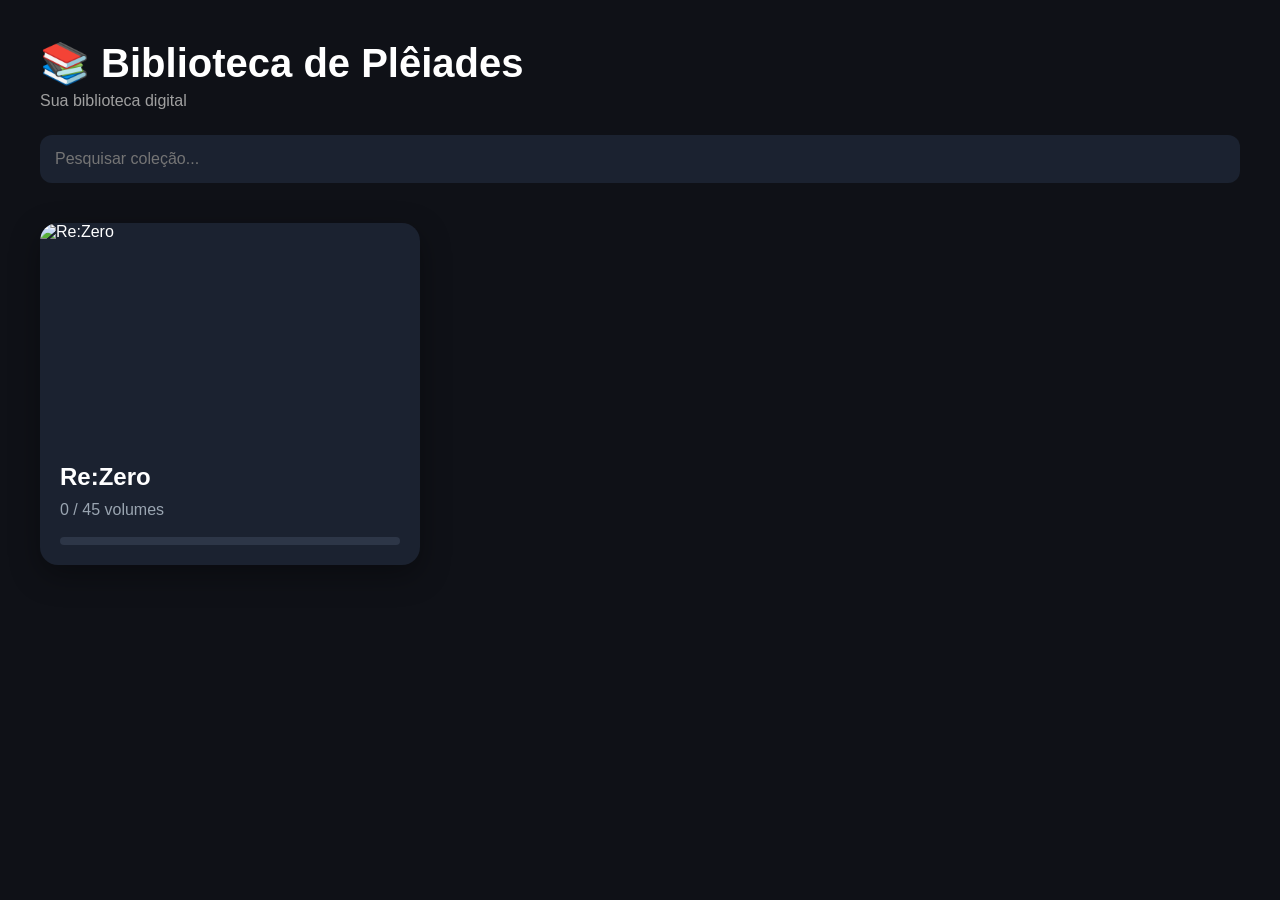
==== index.html @ 2b3c46f3 "Pleiades" ====
<!DOCTYPE html>
<html lang="pt-BR">
<head>
    <meta charset="UTF-8">
    <meta name="viewport" content="width=device-width, initial-scale=1.0">
    <title>Biblioteca de Plêiades</title>

    <link rel="stylesheet" href="css/style.css">
</head>
<body>

    <header class="header">
        <h1>📚 Biblioteca de Plêiades</h1>
        <p>Sua biblioteca digital</p>
        
        <input
            type="text"
            id="search"
            placeholder="Pesquisar coleção..."
        >
    </header>

    <main id="collections" class="collections"></main>


    <script src="js/app.js"></script>
    <script src="js/api.js"></script>
    <script src="js/storage.js"></script>
    <script src="js/collection.js"></script>
    

</body>
</html>
---- css/style.css ----
*{
    margin:0;
    padding:0;
    box-sizing:border-box;
}

body{

    background:#0f1117;
    color:white;
    font-family:Segoe UI,sans-serif;

    min-height:100vh;

    padding:40px;
}

.header{

    max-width:1300px;
    margin:auto;

}

.header h1{

    font-size:40px;
}

.header p{

    color:#a0a0a0;
    margin-top:5px;
}

#search{

    width:100%;
    margin-top:25px;

    padding:15px;

    background:#1b2230;

    border:none;

    border-radius:12px;

    color:white;

    font-size:16px;
}

.collections{

    margin:auto;

    max-width:1300px;

    margin-top:40px;

    display:grid;

    grid-template-columns:repeat(auto-fill,minmax(280px,1fr));

    gap:25px;

}

.collections{

    display:grid;

    grid-template-columns:repeat(auto-fill,minmax(320px,1fr));

    gap:30px;

    margin-top:40px;

}

.collection-card{

    overflow:hidden;

    border-radius:18px;

    background:#1b2230;

    cursor:pointer;

    transition:.25s;

    box-shadow:0 10px 30px rgba(0,0,0,.35);

}

.collection-card:hover{

    transform:translateY(-8px) scale(1.02);

}

.collection-banner{

    width:100%;

    height:220px;

    object-fit:cover;

    display:block;

}

.collection-info{

    padding:20px;

}

.collection-info h2{

    margin-bottom:10px;

}

.collection-info span{

    color:#9aa5b1;

}

.progress{

    margin-top:18px;

    height:8px;

    background:#2d3647;

    border-radius:20px;

    overflow:hidden;

}

.progress-fill{

    width:0%;

    height:100%;

    background:#5E81F4;

}

.hero{

    position:relative;

    height:380px;

    border-radius:25px;

    overflow:hidden;

}
.hero img{

    width:100%;

    height:100%;

    object-fit:cover;

}
.overlay{

    position:absolute;

    inset:0;

    background:linear-gradient(

        to top,

        rgba(15,17,23,1),

        rgba(15,17,23,.15)

    );

    display:flex;

    justify-content:flex-end;

    flex-direction:column;

    padding:45px;

}
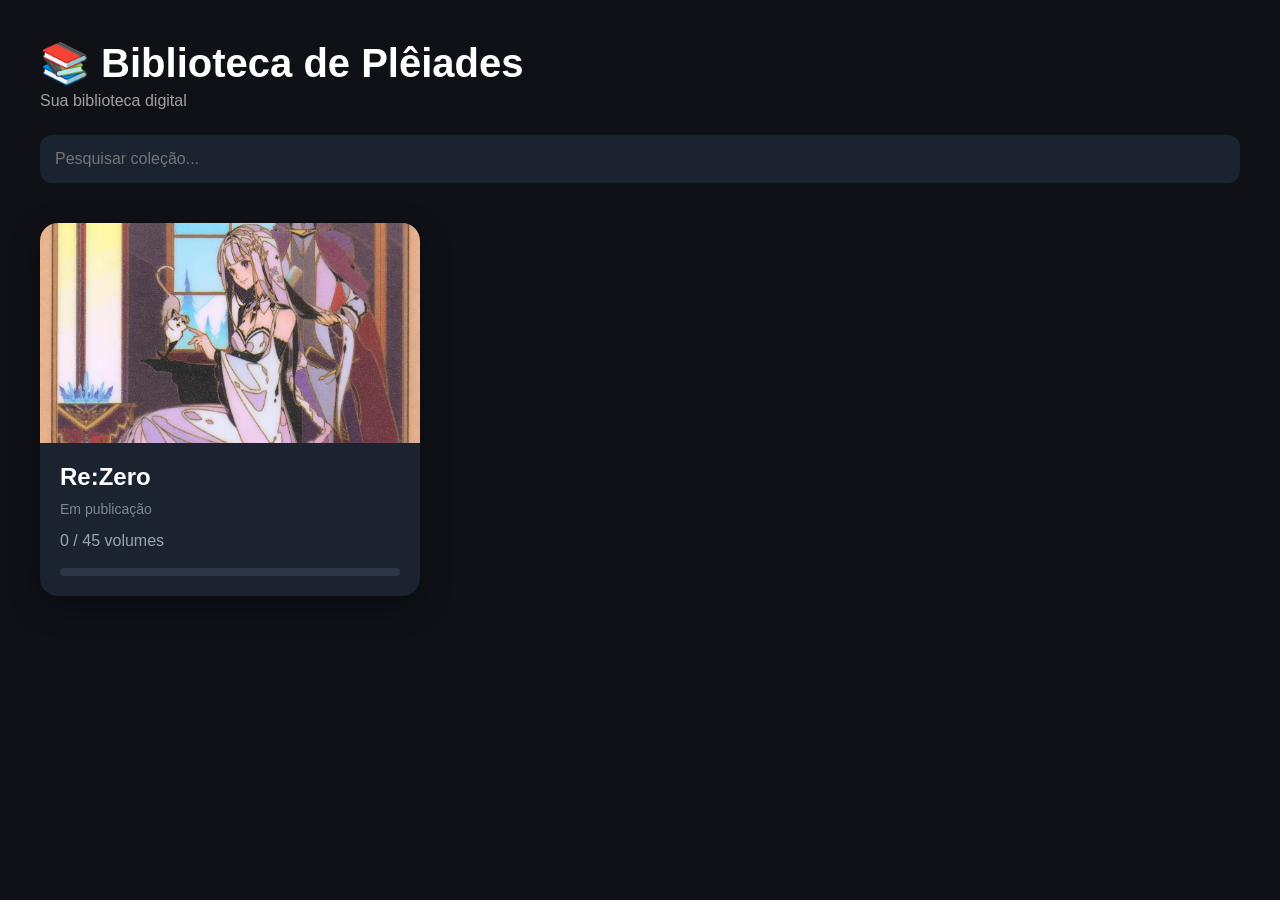
==== commit 6cb5ef78: "Pleiades" ====
--- a/index.html
+++ b/index.html
@@ -12,7 +12,7 @@
     <header class="header">
         <h1>📚 Biblioteca de Plêiades</h1>
         <p>Sua biblioteca digital</p>
-        
+
         <input
             type="text"
             id="search"
@@ -22,12 +22,9 @@
 
     <main id="collections" class="collections"></main>
 
-
-    <script src="js/app.js"></script>
     <script src="js/api.js"></script>
     <script src="js/storage.js"></script>
-    <script src="js/collection.js"></script>
-    
+    <script src="js/app.js"></script>
 
 </body>
 </html>
--- a/css/style.css
+++ b/css/style.css
@@ -200,3 +200,108 @@
     padding:45px;
 
 }
+
+.collection-info p{
+
+    margin:6px 0 15px;
+
+    color:#7d8796;
+
+    font-size:14px;
+
+}
+
+.progress-fill{
+
+    height:100%;
+
+    background:linear-gradient(90deg,#5E81F4,#82AAFF);
+
+    transition:.3s;
+
+}
+
+.progress-fill{
+
+    height:100%;
+
+    width:0;
+
+    background:linear-gradient(
+        90deg,
+        #5E81F4,
+        #82AAFF
+    );
+
+    border-radius:20px;
+
+    transition:width .6s cubic-bezier(.4,0,.2,1);
+
+}
+
+.progress-fill{
+
+    position:relative;
+
+    overflow:hidden;
+
+}
+
+.progress-fill::after{
+
+    content:"";
+
+    position:absolute;
+
+    top:0;
+    left:-40%;
+
+    width:40%;
+    height:100%;
+
+    background:rgba(255,255,255,.35);
+
+    transform:skewX(-25deg);
+
+    animation:shine 2.5s infinite;
+
+}
+
+@keyframes shine{
+
+    from{
+        left:-40%;
+    }
+
+    to{
+        left:140%;
+    }
+
+}
+
+
+@media (max-width: 768px){
+
+    body{
+        padding:15px;
+    }
+
+    .header h1{
+        font-size:28px;
+    }
+
+    .collections{
+
+        grid-template-columns:1fr;
+
+        gap:20px;
+
+    }
+
+    .collection-banner{
+
+        height:180px;
+
+    }
+
+}
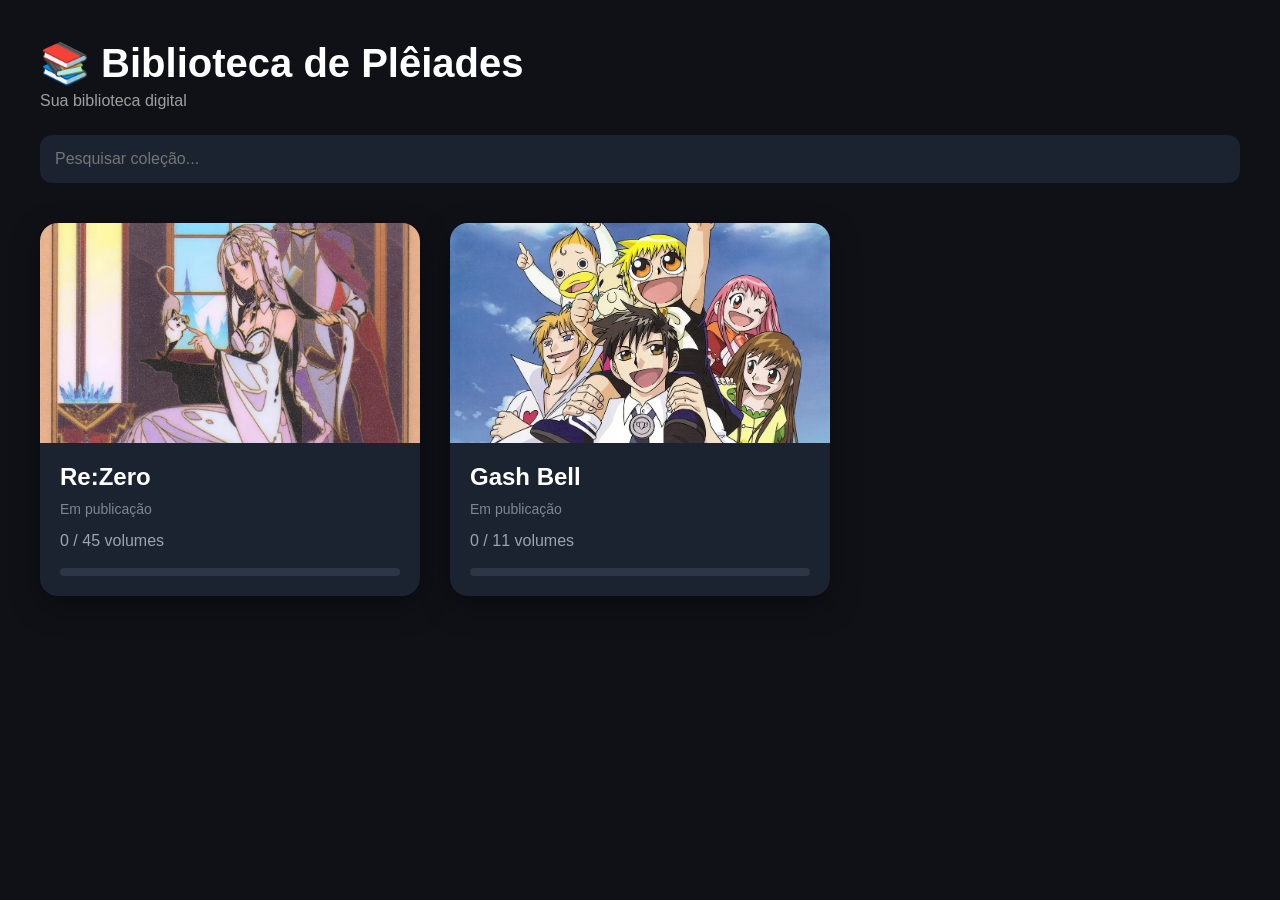
==== commit 61be1733: "Atualização" ====
--- a/index.html
+++ b/index.html
@@ -22,6 +22,30 @@
 
     <main id="collections" class="collections"></main>
 
+    <div id="modal" class="modal hidden">
+
+    <div class="modal-content">
+
+        <h2 id="modal-title"></h2>
+
+        <div id="modal-body"></div>
+
+        <div class="modal-buttons">
+
+            <button id="modal-cancel">
+                Cancelar
+            </button>
+
+            <button id="modal-confirm">
+                Restaurar
+            </button>
+
+        </div>
+
+    </div>
+
+</div>
+
     <script src="js/api.js"></script>
     <script src="js/storage.js"></script>
     <script src="js/app.js"></script>
--- a/css/style.css
+++ b/css/style.css
@@ -304,4 +304,131 @@
 
     }
 
+}
+
+
+.modal{
+
+    position:fixed;
+
+    inset:0;
+
+    background:rgba(0,0,0,.7);
+
+    display:flex;
+
+    justify-content:center;
+
+    align-items:center;
+
+    z-index:9999;
+
+    backdrop-filter:blur(6px);
+
+    animation:fadeIn .2s;
+
+}
+
+.hidden{
+
+    display:none;
+
+}
+
+.modal-content{
+
+    width:420px;
+
+    max-width:90%;
+
+    background:#1b2230;
+
+    border-radius:18px;
+
+    padding:30px;
+
+    color:white;
+
+    box-shadow:0 15px 40px rgba(0,0,0,.45);
+
+}
+
+.modal-content h2{
+
+    margin-bottom:20px;
+
+}
+
+.modal-content p{
+
+    margin:8px 0;
+
+    color:#c7d1df;
+
+}
+
+.modal-buttons{
+
+    margin-top:30px;
+
+    display:flex;
+
+    justify-content:flex-end;
+
+    gap:12px;
+
+}
+
+.modal-buttons button{
+
+    padding:12px 22px;
+
+    border:none;
+
+    border-radius:10px;
+
+    cursor:pointer;
+
+    font-size:15px;
+
+    transition:.2s;
+
+}
+
+#modal-cancel{
+
+    background:#343d50;
+
+    color:white;
+
+}
+
+#modal-confirm{
+
+    background:#5E81F4;
+
+    color:white;
+
+}
+
+.modal-buttons button:hover{
+
+    transform:translateY(-2px);
+
+}
+
+@keyframes fadeIn{
+
+    from{
+
+        opacity:0;
+
+    }
+
+    to{
+
+        opacity:1;
+
+    }
+
 }
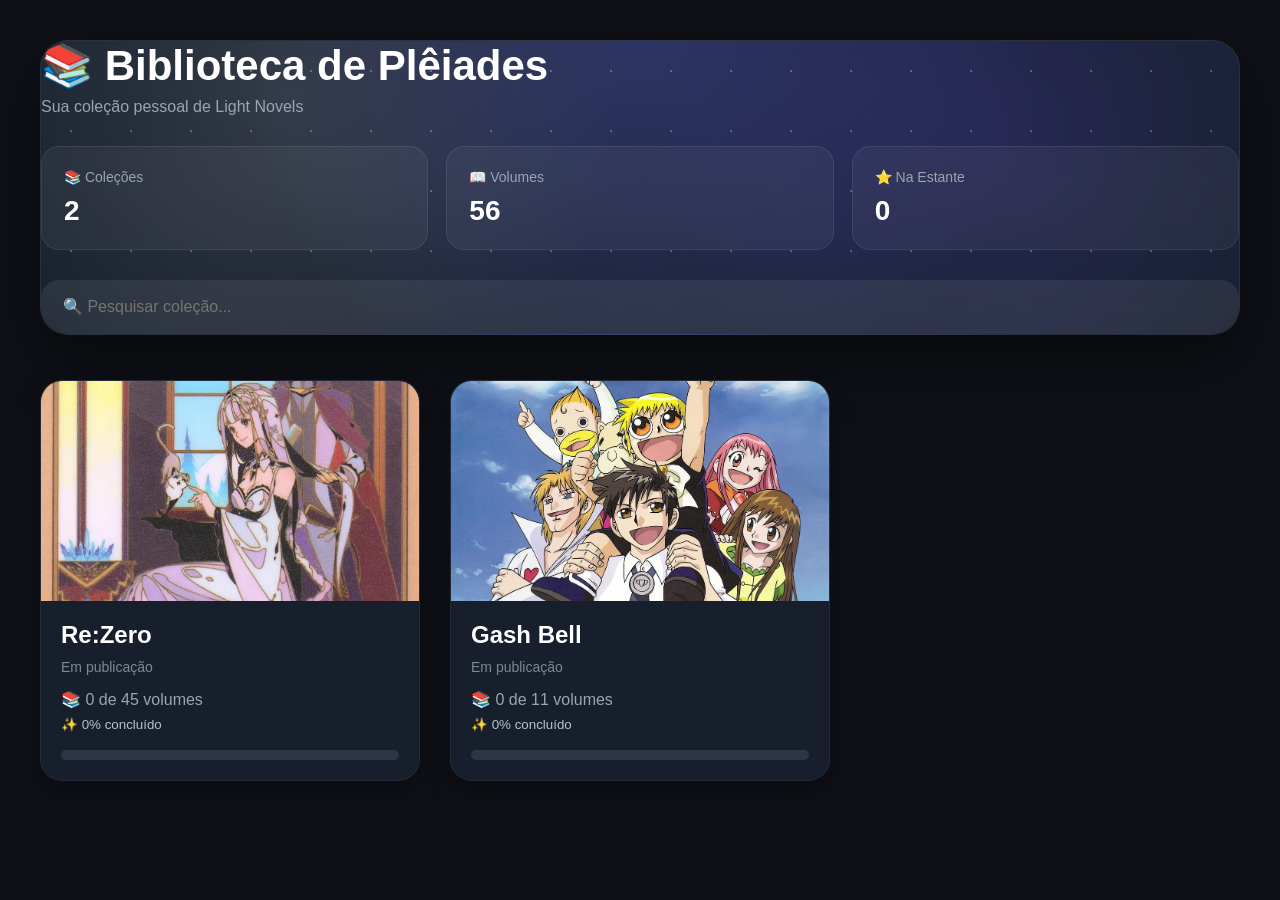
==== commit 35023c05: "Visual inacabado" ====
--- a/index.html
+++ b/index.html
@@ -9,18 +9,34 @@
 </head>
 <body>
 
-    <header class="header">
+    <header class="hero-header">
+
+    <div class="hero-content">
+
         <h1>📚 Biblioteca de Plêiades</h1>
-        <p>Sua biblioteca digital</p>
+
+        <p>
+            Sua coleção pessoal de Light Novels
+        </p>
+
+        <div id="hero-stats" class="hero-stats">
+
+        </div>
 
         <input
+            id="search"
             type="text"
-            id="search"
-            placeholder="Pesquisar coleção..."
+            placeholder="🔍 Pesquisar coleção..."
         >
-    </header>
 
-    <main id="collections" class="collections"></main>
+    </div>
+
+</header>
+
+<main
+    id="collections"
+    class="collections">
+</main>
 
     <div id="modal" class="modal hidden">
 
--- a/css/style.css
+++ b/css/style.css
@@ -36,19 +36,35 @@
 #search{
 
     width:100%;
-    margin-top:25px;
-
-    padding:15px;
-
-    background:#1b2230;
+
+    padding:18px 22px;
 
     border:none;
 
-    border-radius:12px;
+    border-radius:18px;
+
+    background:
+
+        rgba(255,255,255,.08);
+
+    backdrop-filter:blur(10px);
 
     color:white;
 
     font-size:16px;
+
+    transition:.35s;
+
+}
+
+#search:focus{
+
+    outline:none;
+
+    box-shadow:
+
+        0 0 0 3px rgba(109,82,255,.35);
+
 }
 
 .collections{
@@ -81,23 +97,80 @@
 
 .collection-card{
 
+    position:relative;
+
     overflow:hidden;
 
-    border-radius:18px;
-
-    background:#1b2230;
+    border-radius:22px;
+
+    background:#171f2d;
 
     cursor:pointer;
 
-    transition:.25s;
-
-    box-shadow:0 10px 30px rgba(0,0,0,.35);
+    border:1px solid rgba(255,255,255,.05);
+
+    transition:
+        transform .35s,
+        box-shadow .35s,
+        border-color .35s;
+
+    box-shadow:
+        0 10px 25px rgba(0,0,0,.35);
+
+}
+
+
+.collection-card::before{
+
+    content:"";
+
+    position:absolute;
+
+    left:0;
+    right:0;
+    top:0;
+
+    height:220px;
+
+    background:
+
+        linear-gradient(
+
+            to top,
+
+            rgba(23,31,45,.75),
+
+            transparent
+
+        );
+
+    opacity:0;
+
+    transition:.4s;
+
+    pointer-events:none;
+
+}
+
+.collection-card:hover::before{
+
+    opacity:1;
 
 }
 
 .collection-card:hover{
 
-    transform:translateY(-8px) scale(1.02);
+    transform:
+        translateY(-8px)
+        scale(1.02);
+
+    border-color:#6d52ff;
+
+    box-shadow:
+
+        0 18px 45px rgba(0,0,0,.45),
+
+        0 0 30px rgba(109,82,255,.25);
 
 }
 
@@ -111,6 +184,15 @@
 
     display:block;
 
+    transition:
+        transform .6s ease;
+
+}
+
+.collection-card:hover .collection-banner{
+
+    transform:scale(1.08);
+
 }
 
 .collection-info{
@@ -135,23 +217,37 @@
 
     margin-top:18px;
 
-    height:8px;
+    height:10px;
+
+    border-radius:999px;
 
     background:#2d3647;
 
-    border-radius:20px;
-
     overflow:hidden;
 
 }
 
 .progress-fill{
 
-    width:0%;
+    width:0;
 
     height:100%;
 
-    background:#5E81F4;
+    border-radius:999px;
+
+    background:
+
+        linear-gradient(
+
+            90deg,
+
+            #6d52ff,
+
+            #8f7dff
+
+        );
+
+    transition:width .8s ease;
 
 }
 
@@ -431,4 +527,269 @@
 
     }
 
+}
+
+
+.status{
+
+    color:#7c8ca3;
+
+    font-size:14px;
+
+    margin-bottom:8px;
+
+}
+
+.collection-info small{
+
+    display:block;
+
+    margin-top:8px;
+
+    color:#b9c2d0;
+
+}
+
+
+.collection-card{
+
+    animation:fadeCard .5s ease both;
+
+}
+
+.collection-card:nth-child(2){
+
+    animation-delay:.08s;
+
+}
+
+.collection-card:nth-child(3){
+
+    animation-delay:.16s;
+
+}
+
+.collection-card:nth-child(4){
+
+    animation-delay:.24s;
+
+}
+
+.collection-card:nth-child(5){
+
+    animation-delay:.32s;
+
+}
+
+@keyframes fadeCard{
+
+    from{
+
+        opacity:0;
+
+        transform:
+
+            translateY(20px);
+
+    }
+
+    to{
+
+        opacity:1;
+
+        transform:
+
+            translateY(0);
+
+    }
+
+}
+
+
+.hero-header{
+
+    position:relative;
+
+    overflow:hidden;
+
+    max-width:1300px;
+
+    margin:auto;
+
+    margin-bottom:45px;
+
+    border-radius:28px;
+
+    background:
+
+        radial-gradient(circle at top,#2d3565,#171f2d 60%);
+
+    border:1px solid rgba(255,255,255,.08);
+
+    box-shadow:
+
+        0 25px 60px rgba(0,0,0,.45);
+
+}
+
+.hero-header::before{
+
+    content:"";
+
+    position:absolute;
+
+    inset:0;
+
+    background:
+
+        radial-gradient(
+
+            circle at 20% 20%,
+
+            rgba(255,255,255,.12),
+
+            transparent 35%
+
+        ),
+
+        radial-gradient(
+
+            circle at 80% 30%,
+
+            rgba(109,82,255,.18),
+
+            transparent 35%
+
+        );
+
+    pointer-events:none;
+
+}
+
+.hero-header::after{
+
+    content:"";
+
+    position:absolute;
+
+    inset:0;
+
+    background-image:
+
+        radial-gradient(white 1px,transparent 1px);
+
+    background-size:60px 60px;
+
+    opacity:.25;
+
+    animation:stars 18s linear infinite;
+
+}
+
+.hero-content{
+
+    position:relative;
+
+    z-index:2;
+
+}
+
+.hero-content h1{
+
+    font-size:42px;
+
+    margin-bottom:8px;
+
+}
+
+.hero-content p{
+
+    color:#9aa5b1;
+
+    margin-bottom:30px;
+
+}
+
+
+.hero-stats{
+
+    display:flex;
+
+    gap:18px;
+
+    margin-bottom:30px;
+
+    flex-wrap:wrap;
+
+}
+
+.stat-card{
+
+    flex:1;
+
+    min-width:180px;
+
+    padding:22px;
+
+    border-radius:18px;
+
+    background:
+
+        rgba(255,255,255,.05);
+
+    backdrop-filter:blur(12px);
+
+    border:1px solid rgba(255,255,255,.08);
+
+    transition:.35s;
+
+}
+
+.stat-card:hover{
+
+    transform:
+
+        translateY(-6px);
+
+    border-color:#7b6bff;
+
+    background:
+
+        rgba(255,255,255,.08);
+
+}
+
+.stat-title{
+
+    color:#9aa5b1;
+
+    font-size:14px;
+
+}
+
+.stat-value{
+
+    margin-top:10px;
+
+    font-size:28px;
+
+    font-weight:bold;
+
+}
+
+
+@keyframes stars{
+
+    from{
+
+        background-position:0 0;
+
+    }
+
+    to{
+
+        background-position:0 180px;
+
+    }
+
 }
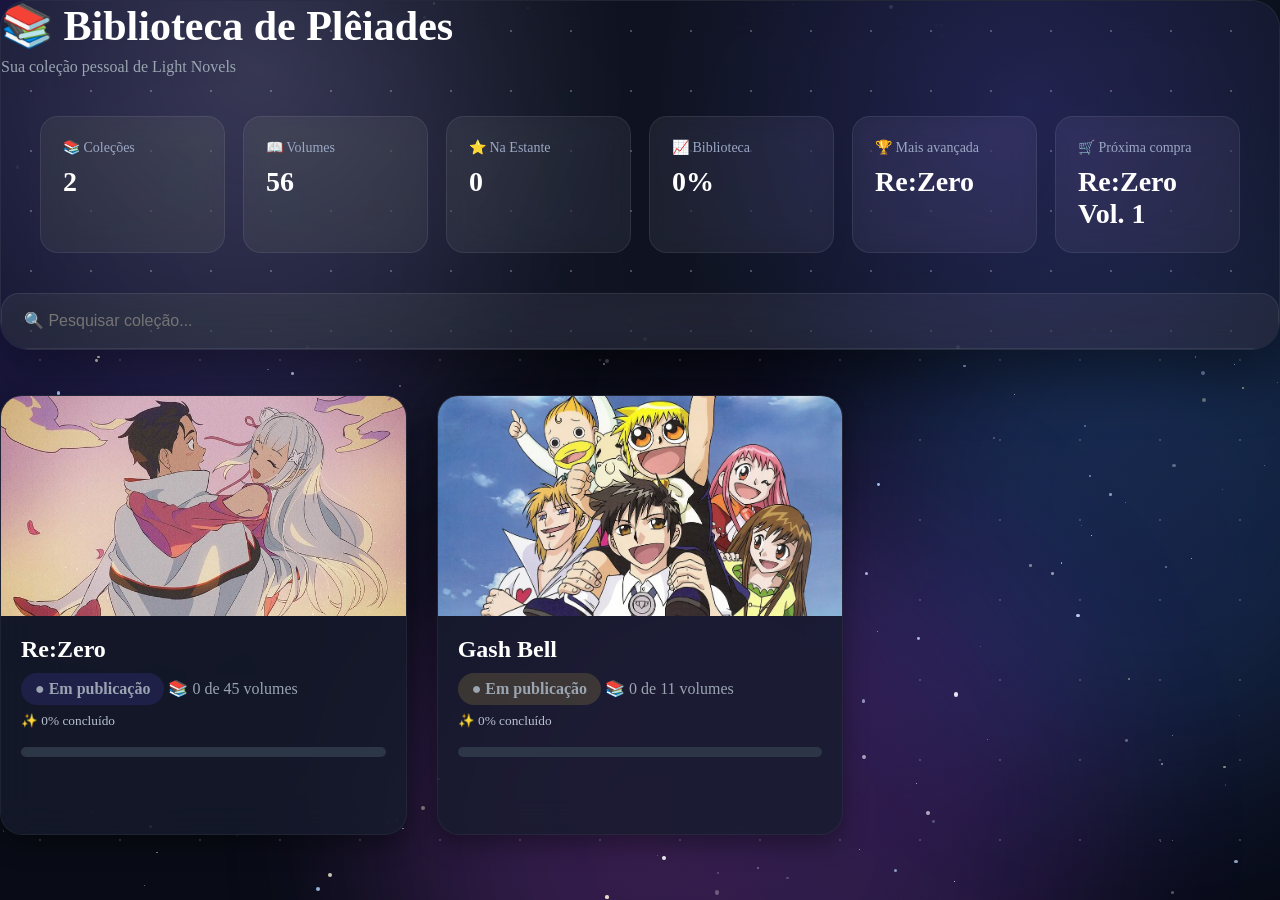
==== commit 3cfdc59b: "Visualmente aprimorado, mas inacabado" ====
--- a/index.html
+++ b/index.html
@@ -62,6 +62,7 @@
 
 </div>
 
+    <script src="js/background.js"></script>
     <script src="js/api.js"></script>
     <script src="js/storage.js"></script>
     <script src="js/app.js"></script>
--- a/css/style.css
+++ b/css/style.css
@@ -6,13 +6,29 @@
 
 body{
 
-    background:#0f1117;
+    background:
+        radial-gradient(circle at 15% 15%,
+            rgba(109,82,255,.16),
+            transparent 28%),
+
+        radial-gradient(circle at 85% 20%,
+            rgba(80,160,255,.12),
+            transparent 30%),
+
+        radial-gradient(circle at 50% 90%,
+            rgba(255,120,220,.08),
+            transparent 35%),
+
+        #090c16;
+
     color:white;
-    font-family:Segoe UI,sans-serif;
 
     min-height:100vh;
 
-    padding:40px;
+    overflow-x:hidden;
+
+    position:relative;
+
 }
 
 .header{
@@ -43,67 +59,77 @@
 
     border-radius:18px;
 
+   background:
+
+rgba(255,255,255,.06);
+
+backdrop-filter:blur(15px);
+
+border:
+
+1px solid rgba(255,255,255,.08);
+
+    color:white;
+
+    font-size:16px;
+
+    transition:.35s;
+
+}
+
+#search:focus{
+
+    outline:none;
+
+    box-shadow:
+
+        0 0 0 3px rgba(109,82,255,.35);
+
+}
+
+.collections{
+
+    margin:auto;
+
+    max-width:1300px;
+
+    margin-top:40px;
+
+    display:grid;
+
+    grid-template-columns:repeat(auto-fill,minmax(280px,1fr));
+
+    gap:25px;
+
+}
+
+.collections{
+
+    display:grid;
+
+    grid-template-columns:repeat(auto-fill,minmax(320px,1fr));
+
+    gap:30px;
+
+    margin-top:40px;
+
+}
+
+.collection-card{
+
+    position:relative;
+
+    overflow:hidden;
+
+    border-radius:22px;
+
     background:
 
-        rgba(255,255,255,.08);
-
-    backdrop-filter:blur(10px);
-
-    color:white;
-
-    font-size:16px;
-
-    transition:.35s;
-
-}
-
-#search:focus{
-
-    outline:none;
-
-    box-shadow:
-
-        0 0 0 3px rgba(109,82,255,.35);
-
-}
-
-.collections{
-
-    margin:auto;
-
-    max-width:1300px;
-
-    margin-top:40px;
-
-    display:grid;
-
-    grid-template-columns:repeat(auto-fill,minmax(280px,1fr));
-
-    gap:25px;
-
-}
-
-.collections{
-
-    display:grid;
-
-    grid-template-columns:repeat(auto-fill,minmax(320px,1fr));
-
-    gap:30px;
-
-    margin-top:40px;
-
-}
-
-.collection-card{
-
-    position:relative;
-
-    overflow:hidden;
-
-    border-radius:22px;
-
-    background:#171f2d;
+rgba(22,28,45,.78);
+
+backdrop-filter:blur(18px);
+
+-webkit-backdrop-filter:blur(18px);
 
     cursor:pointer;
 
@@ -168,9 +194,11 @@
 
     box-shadow:
 
-        0 18px 45px rgba(0,0,0,.45),
-
-        0 0 30px rgba(109,82,255,.25);
+0 20px 45px color-mix(
+    in srgb,
+    var(--collection-color) 45%,
+    transparent
+);
 
 }
 
@@ -235,17 +263,19 @@
 
     border-radius:999px;
 
-    background:
-
-        linear-gradient(
-
-            90deg,
-
-            #6d52ff,
-
-            #8f7dff
-
-        );
+    background:linear-gradient(
+
+    90deg,
+
+    var(--collection-color),
+
+    color-mix(
+        in srgb,
+        white 25%,
+        var(--collection-color)
+    )
+
+);
 
     transition:width .8s ease;
 
@@ -311,17 +341,11 @@
 
     height:100%;
 
-    background:linear-gradient(90deg,#5E81F4,#82AAFF);
-
-    transition:.3s;
-
-}
-
-.progress-fill{
-
-    height:100%;
-
     width:0;
+
+    position:relative;
+
+    overflow:hidden;
 
     background:linear-gradient(
         90deg,
@@ -331,15 +355,9 @@
 
     border-radius:20px;
 
-    transition:width .6s cubic-bezier(.4,0,.2,1);
-
-}
-
-.progress-fill{
-
-    position:relative;
-
-    overflow:hidden;
+    transition:
+        width .6s cubic-bezier(.4,0,.2,1),
+        transform .25s;
 
 }
 
@@ -349,17 +367,18 @@
 
     position:absolute;
 
-    top:0;
-    left:-40%;
-
-    width:40%;
-    height:100%;
-
-    background:rgba(255,255,255,.35);
-
-    transform:skewX(-25deg);
-
-    animation:shine 2.5s infinite;
+    inset:0;
+
+    background:linear-gradient(
+        90deg,
+        transparent,
+        rgba(255,255,255,.45),
+        transparent
+    );
+
+    transform:translateX(-120%);
+
+    animation:progressGlow 3s linear infinite;
 
 }
 
@@ -622,7 +641,11 @@
 
     background:
 
-        radial-gradient(circle at top,#2d3565,#171f2d 60%);
+rgba(20,26,42,.60);
+
+backdrop-filter:blur(22px);
+
+-webkit-backdrop-filter:blur(22px);
 
     border:1px solid rgba(255,255,255,.08);
 
@@ -713,82 +736,431 @@
 
 .hero-stats{
 
-    display:flex;
+    display:grid;
+
+    grid-template-columns:
+        repeat(auto-fit,minmax(170px,1fr));
 
     gap:18px;
 
-    margin-bottom:30px;
-
-    flex-wrap:wrap;
+    margin:40px auto;
+
+    max-width:1200px;
 
 }
 
 .stat-card{
 
-    flex:1;
-
-    min-width:180px;
+    backdrop-filter:blur(14px);
+
+    background:
+
+        rgba(255,255,255,.05);
+
+    border:
+
+        1px solid rgba(255,255,255,.08);
+
+    border-radius:18px;
 
     padding:22px;
 
-    border-radius:18px;
+    transition:.35s;
+
+}
+
+.stat-card:hover{
+
+    transform:
+
+        translateY(-6px);
+
+    border-color:
+
+        rgba(109,82,255,.45);
+
+}
+
+.stat-title{
+
+    color:#9BA8C5;
+
+    font-size:14px;
+
+}
+
+.stat-value{
+
+    font-size:28px;
+
+    font-weight:700;
+
+    margin-top:10px;
+
+}
+
+
+@keyframes stars{
+
+    from{
+
+        background-position:0 0;
+
+    }
+
+    to{
+
+        background-position:0 180px;
+
+    }
+
+}
+
+
+body::before{
+
+    content:"";
+
+    position:fixed;
+
+    inset:0;
+
+    background-image:
+
+        radial-gradient(
+            white 1px,
+            transparent 1px
+        );
+
+    background-size:80px 80px;
+
+    opacity:.18;
+
+    pointer-events:none;
+
+    z-index:-2;
+
+}
+
+body::after{
+
+    content:"";
+
+    position:fixed;
+
+    inset:0;
 
     background:
 
-        rgba(255,255,255,.05);
-
-    backdrop-filter:blur(12px);
-
-    border:1px solid rgba(255,255,255,.08);
+        radial-gradient(
+
+            circle at 25% 35%,
+
+            rgba(255,255,255,.05),
+
+            transparent 30%
+
+        ),
+
+        radial-gradient(
+
+            circle at 75% 70%,
+
+            rgba(109,82,255,.08),
+
+            transparent 40%
+
+        );
+
+    animation:
+
+        nebula 16s ease-in-out infinite alternate;
+
+    pointer-events:none;
+
+    z-index:-1;
+
+}
+
+
+@keyframes nebula{
+
+    from{
+
+        transform:
+
+            translateY(-15px)
+            scale(1);
+
+    }
+
+    to{
+
+        transform:
+
+            translateY(15px)
+            scale(1.05);
+
+    }
+
+}
+
+
+#stars{
+
+    position:fixed;
+
+    inset:0;
+
+    overflow:hidden;
+
+    pointer-events:none;
+
+    z-index:-1;
+
+}
+
+.star{
+
+    position:absolute;
+
+    border-radius:50%;
+
+    background:white;
+
+    animation:
+
+        twinkle linear infinite;
+
+}
+
+@keyframes twinkle{
+
+    0%{
+
+        transform:scale(.7);
+
+        opacity:.2;
+
+    }
+
+    50%{
+
+        transform:scale(1.3);
+
+        opacity:1;
+
+    }
+
+    100%{
+
+        transform:scale(.7);
+
+        opacity:.2;
+
+    }
+
+}
+
+
+.nebula{
+
+    position:fixed;
+
+    border-radius:50%;
+
+    filter:blur(90px);
+
+    opacity:.18;
+
+    pointer-events:none;
+
+    z-index:-3;
+
+    transition:
+        transform .25s linear;
+
+}
+
+.nebula.one{
+
+    width:650px;
+
+    height:650px;
+
+    left:-180px;
+
+    top:-120px;
+
+    background:#6d52ff;
+
+}
+
+.nebula.two{
+
+    width:550px;
+
+    height:550px;
+
+    right:-150px;
+
+    top:25%;
+
+    background:#3d8dff;
+
+}
+
+.nebula.three{
+
+    width:700px;
+
+    height:700px;
+
+    bottom:-280px;
+
+    left:30%;
+
+    background:#b04dff;
+
+}
+
+
+.banner-wrapper{
+
+    position:relative;
+
+    overflow:hidden;
+
+}
+
+
+.banner-shine{
+
+    position:absolute;
+
+    inset:0;
+
+    background:
+
+        linear-gradient(
+
+            120deg,
+
+            transparent 20%,
+
+            rgba(255,255,255,.18) 50%,
+
+            transparent 80%
+
+        );
+
+    transform:
+
+        translateX(-140%);
+
+    transition:
+
+        transform .8s;
+
+}
+
+
+.collection-card:hover
+.banner-shine{
+
+    transform:
+
+        translateX(140%);
+
+}
+
+
+.collection-banner{
+
+    transition:
+
+        transform .5s;
+
+}
+
+.collection-card:hover
+.collection-banner{
+
+    transform:scale(1.08);
+
+}
+
+.status-badge{
+
+    display:inline-flex;
+
+    align-items:center;
+
+    gap:8px;
+
+    padding:7px 14px;
+
+    border-radius:999px;
+
+    background:color-mix(
+        in srgb,
+        var(--collection-color) 15%,
+        transparent
+    );
+
+    color:var(--collection-color);
+
+    font-weight:600;
+
+}
+
+
+.open-btn{
+
+    margin-top:18px;
+
+    width:100%;
+
+    padding:12px;
+
+    border:none;
+
+    border-radius:12px;
+
+    background:var(--collection-color);
+
+    color:white;
+
+    cursor:pointer;
+
+    opacity:0;
+
+    transform:translateY(12px);
 
     transition:.35s;
 
 }
 
-.stat-card:hover{
-
-    transform:
-
-        translateY(-6px);
-
-    border-color:#7b6bff;
-
-    background:
-
-        rgba(255,255,255,.08);
-
-}
-
-.stat-title{
-
-    color:#9aa5b1;
-
-    font-size:14px;
-
-}
-
-.stat-value{
-
-    margin-top:10px;
-
-    font-size:28px;
-
-    font-weight:bold;
-
-}
-
-
-@keyframes stars{
+.collection-card:hover
+.open-btn{
+
+    opacity:1;
+
+    transform:translateY(0);
+
+}
+
+@keyframes progressGlow{
 
     from{
 
-        background-position:0 0;
+        transform:translateX(-120%);
 
     }
 
     to{
 
-        background-position:0 180px;
+        transform:translateX(120%);
 
     }
 
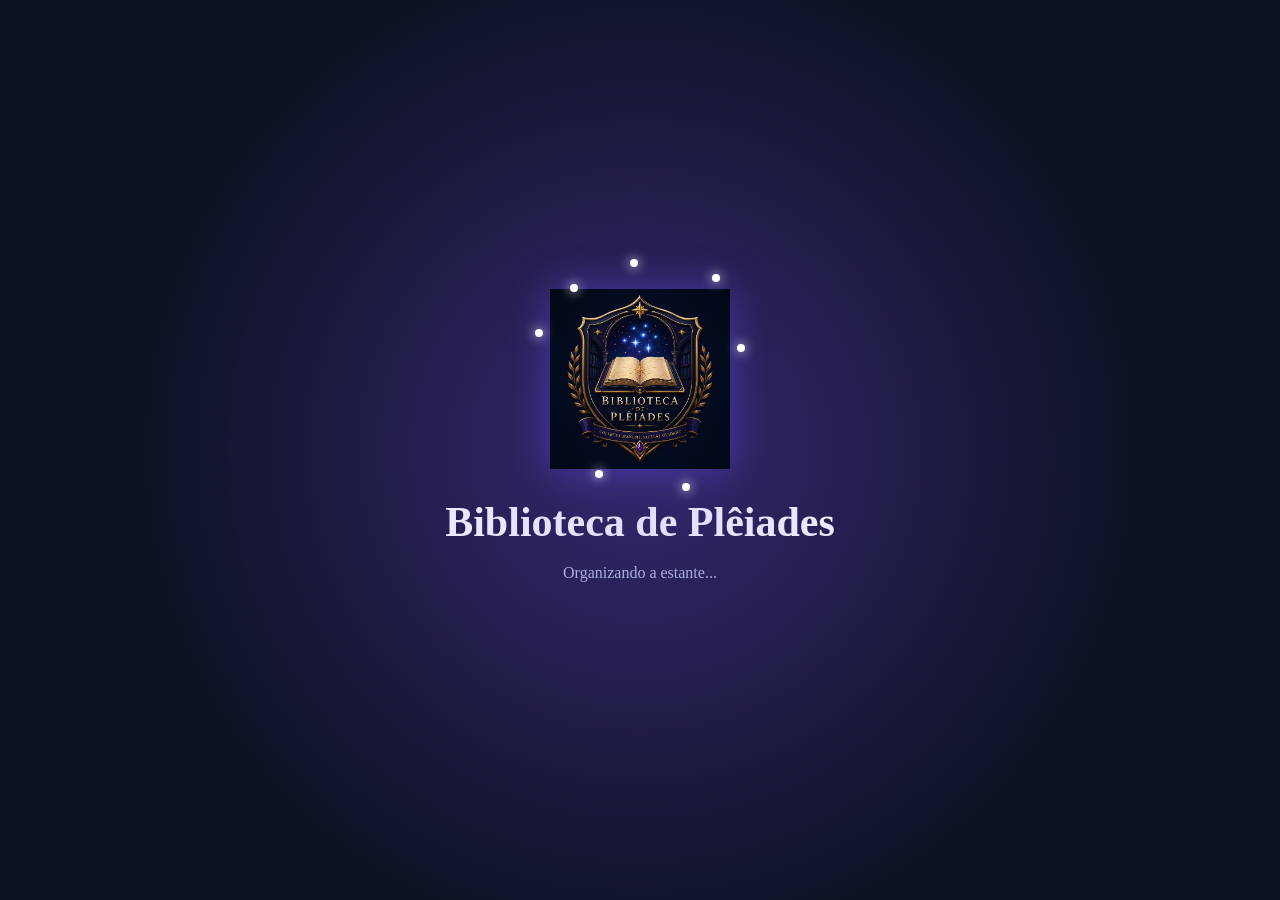
==== commit dcd6b163: "Preciso muito organizar meu style.css" ====
--- a/index.html
+++ b/index.html
@@ -9,15 +9,137 @@
 </head>
 <body>
 
+<div id="loader">
+
+    <div class="loader-bg"></div>
+
+    <div class="loader-content">
+
+        <div id="crest-wrapper">
+
+            <img
+                id="loader-crest"
+                src="assets/branding/crest.png"
+                alt="Brasão">
+
+            <div id="constellation">
+
+                <span class="star s1"></span>
+                <span class="star s2"></span>
+                <span class="star s3"></span>
+                <span class="star s4"></span>
+                <span class="star s5"></span>
+                <span class="star s6"></span>
+                <span class="star s7"></span>
+
+            </div>
+
+        </div>
+
+        <h1>Biblioteca de Plêiades</h1>
+
+        <p id="loader-text">
+
+            Organizando a estante...
+
+        </p>
+
+    </div>
+
+</div>
+
+<button id="menu-toggle">
+    ☰
+</button>
+
+<aside id="sidebar">
+
+<div class="sidebar-header">
+
+<div class="avatar">
+
+<img
+    src="assets/branding/crest.png"
+    alt="Brasão">
+
+</div>
+
+<div class="profile-info">
+
+    <h2 id="profile-name">
+        Miki
+    </h2>
+
+    <p id="profile-title">
+        Visitante
+    </p>
+
+    <div class="xp-wrapper">
+
+        <div class="xp-bar">
+
+            <div id="xp-fill"></div>
+
+        </div>
+
+        <span id="xp-text">
+            0 / 100 XP
+        </span>
+
+    </div>
+
+</div>
+
+<nav>
+
+<button>
+
+🏠 Início
+
+</button>
+
+<button>
+
+🏆 Conquistas
+
+</button>
+
+<button>
+
+📊 Estatísticas
+
+</button>
+
+<button>
+
+⚙ Configurações
+
+</button>
+
+</nav>
+
+</aside>
+
     <header class="hero-header">
 
     <div class="hero-content">
 
-        <h1>📚 Biblioteca de Plêiades</h1>
+        <div class="hero-logo">
 
-        <p>
-            Sua coleção pessoal de Light Novels
-        </p>
+    <img
+        src="assets/branding/crest.png"
+        alt="Brasão Biblioteca de Plêiades"
+    >
+
+    <div>
+
+        <h1>Biblioteca de Plêiades</h1>
+
+        <p>Sua coleção pessoal de Light Novels</p>
+
+    </div>
+
+</div>
 
         <div id="hero-stats" class="hero-stats">
 
@@ -30,6 +152,9 @@
         >
 
     </div>
+
+
+    
 
 </header>
 
@@ -65,7 +190,10 @@
     <script src="js/background.js"></script>
     <script src="js/api.js"></script>
     <script src="js/storage.js"></script>
+    <script src="js/profile.js"></script>
     <script src="js/app.js"></script>
+    <script src="js/sidebar.js"></script>
+    <script src="js/loader.js"></script>
 
 </body>
 </html>
--- a/css/style.css
+++ b/css/style.css
@@ -1164,4 +1164,620 @@
 
     }
 
+}
+
+
+#menu-toggle{
+
+    position:fixed;
+
+    top:20px;
+
+    left:20px;
+
+    z-index:9999;
+
+    width:52px;
+
+    height:52px;
+
+    border:none;
+
+    border-radius:14px;
+
+    background:#1b2333;
+
+    color:white;
+
+    cursor:pointer;
+
+    font-size:22px;
+
+    transition:.3s;
+
+}
+
+
+#sidebar{
+
+    position:fixed;
+
+    top:0;
+
+    left:-290px;
+
+    width:280px;
+
+    height:100vh;
+
+    background:#121826;
+
+    backdrop-filter:blur(20px);
+
+    border-right:1px solid rgba(255,255,255,.06);
+
+    transition:left .35s;
+
+    z-index:999;
+
+}
+
+#sidebar.open{
+
+    left:0;
+
+}
+
+.sidebar-header{
+
+    padding:35px 25px;
+
+    text-align:center;
+
+}
+
+
+.avatar{
+
+    width:120px;
+
+    height:120px;
+
+    margin:auto;
+
+    margin-bottom:25px;
+
+}
+
+
+.avatar img{
+
+    width:100%;
+
+    height:100%;
+
+    object-fit:contain;
+
+    transition:.35s;
+
+}
+
+
+
+.avatar img:hover{
+
+    transform:scale(1.05);
+
+}
+
+
+#sidebar nav{
+
+    display:flex;
+
+    flex-direction:column;
+
+    gap:12px;
+
+    padding:20px;
+
+}
+
+
+#sidebar nav button{
+
+    padding:16px;
+
+    border:none;
+
+    border-radius:12px;
+
+    background:#1d2638;
+
+    color:white;
+
+    cursor:pointer;
+
+    transition:.25s;
+
+}
+
+#sidebar nav button:hover{
+
+    background:#6d52ff;
+
+}
+
+
+.hero-logo{
+
+    position:relative;
+
+    display:flex;
+
+    align-items:center;
+    
+
+    gap:22px;
+
+    margin-bottom:30px;
+
+}
+
+
+.hero-logo::before{
+
+    content:"";
+
+    position:absolute;
+
+    width:180px;
+
+    height:180px;
+
+    border-radius:50%;
+
+    background:
+
+        radial-gradient(
+
+            rgba(109,82,255,.28),
+
+            transparent 70%
+
+        );
+
+    left:-30px;
+
+    top:-30px;
+
+    z-index:-1;
+
+    filter:blur(18px);
+
+}
+
+
+.hero-logo img{
+
+    width:120px;
+
+    height:120px;
+
+    object-fit:contain;
+
+    transition:.35s;
+
+    filter:
+        drop-shadow(0 0 25px rgba(109,82,255,.45));
+
+}
+
+.hero-logo img:hover{
+
+    transform:
+        scale(1.05)
+        rotate(-4deg);
+
+}
+
+.hero-logo h1{
+
+    margin:0;
+
+    font-size:52px;
+
+}
+
+
+.hero-logo p{
+
+    margin-top:10px;
+
+    color:#B7C0D7;
+
+}
+
+
+#loader{
+
+    position:fixed;
+
+    inset:0;
+
+    overflow:hidden;
+
+    display:flex;
+
+    justify-content:center;
+
+    align-items:center;
+
+    background:
+        radial-gradient(circle at center,#241D47 0%,#0B1120 70%);
+
+    z-index:99999999;
+
+    transition:
+
+        opacity .8s ease,
+
+        visibility .8s;
+
+}
+
+
+.loader-content{
+
+    text-align:center;
+
+}
+
+
+#loader-crest{
+
+    width:180px;
+
+    opacity:0;
+
+    transform:scale(.7);
+
+    filter:drop-shadow(0 0 20px rgba(109,82,255,.45));
+
+    animation:
+
+        crestAppear 1s forwards,
+
+        loaderFloat 3s ease-in-out 1s infinite,
+
+        holyGlow 1.5s 2.3s infinite alternate;
+
+}
+
+
+.loader-content h1{
+
+    margin-top:25px;
+
+    font-size:42px;
+
+}
+
+
+.loader-content p{
+
+    color:#B7C0D7;
+
+    margin:18px 0 30px;
+
+}
+
+
+.loader-bar{
+
+    width:320px;
+
+    height:8px;
+
+    margin:auto;
+
+    border-radius:20px;
+
+    overflow:hidden;
+
+    background:#202A3C;
+
+}
+
+
+.loader-fill{
+
+    width:0;
+
+    height:100%;
+
+    background:
+
+        linear-gradient(
+
+            90deg,
+
+            #6D52FF,
+
+            #89B4FF
+
+        );
+
+    animation:
+
+        loading 1.8s linear forwards;
+
+}
+
+
+@keyframes loaderFloat{
+
+    0%,100%{
+
+        transform:translateY(0px);
+
+    }
+
+    50%{
+
+        transform:translateY(-10px);
+
+    }
+
+}
+
+
+
+@keyframes loading{
+
+    from{
+
+        width:0;
+
+    }
+
+    to{
+
+        width:100%;
+
+    }
+
+}
+
+
+#loader.hide{
+
+    opacity:0;
+
+    visibility:hidden;
+
+    pointer-events:none;
+
+}
+
+
+.loader-bg{
+
+    position:absolute;
+
+    inset:0;
+
+    background:
+
+        radial-gradient(circle at center,
+
+        rgba(109,82,255,.22),
+
+        transparent 65%);
+
+    animation:
+
+        pulseGlow 5s ease-in-out infinite;
+
+}
+
+
+#crest-wrapper{
+
+    position:relative;
+
+    display:inline-block;
+
+}
+
+.star{
+
+    position:absolute;
+
+    width:8px;
+
+    height:8px;
+
+    border-radius:50%;
+
+    background:white;
+
+    opacity:0;
+
+    box-shadow:
+
+        0 0 12px white;
+
+}
+
+.s1{top:-30px;left:80px;}
+.s2{top:-5px;left:20px;}
+.s3{top:-15px;right:10px;}
+.s4{top:40px;left:-15px;}
+.s5{top:55px;right:-15px;}
+.s6{bottom:-5px;left:45px;}
+.s7{bottom:-18px;right:40px;}
+
+
+.s1{animation:star .3s .8s forwards;}
+.s2{animation:star .3s 1.0s forwards;}
+.s3{animation:star .3s 1.2s forwards;}
+.s4{animation:star .3s 1.4s forwards;}
+.s5{animation:star .3s 1.6s forwards;}
+.s6{animation:star .3s 1.8s forwards;}
+.s7{animation:star .3s 2.0s forwards;}
+
+
+@keyframes star{
+
+    from{
+
+        opacity:0;
+
+        transform:scale(.3);
+
+    }
+
+    to{
+
+        opacity:1;
+
+        transform:scale(1);
+
+    }
+
+}
+
+
+
+@keyframes crestAppear{
+
+    from{
+
+        opacity:0;
+
+        transform:
+
+            scale(.7)
+            rotate(-15deg);
+
+    }
+
+    to{
+
+        opacity:1;
+
+        transform:
+
+            scale(1)
+            rotate(0);
+
+    }
+
+}
+
+
+@keyframes pulseGlow{
+
+    0%,100%{
+
+        opacity:.4;
+
+    }
+
+    50%{
+
+        opacity:1;
+
+    }
+
+}
+
+
+@keyframes holyGlow{
+
+    from{
+
+        filter:
+
+        drop-shadow(0 0 15px rgba(109,82,255,.4));
+
+    }
+
+    to{
+
+        filter:
+
+        drop-shadow(0 0 40px #FFD86A);
+
+    }
+
+}
+
+.profile-info{
+
+    margin-top:20px;
+
+    text-align:center;
+
+}
+
+#profile-title{
+
+    color:#B7C0D7;
+
+    margin-top:6px;
+
+    font-size:15px;
+
+}
+
+.xp-wrapper{
+
+    margin-top:18px;
+
+}
+
+.xp-bar{
+
+    width:100%;
+
+    height:10px;
+
+    border-radius:999px;
+
+    overflow:hidden;
+
+    background:#232C40;
+
+}
+
+#xp-fill{
+
+    width:0;
+
+    height:100%;
+
+    border-radius:999px;
+
+    background:linear-gradient(
+        90deg,
+        #6D52FF,
+        #89B4FF
+    );
+
+    transition:width .5s;
+
+}
+
+#xp-text{
+
+    display:block;
+
+    margin-top:8px;
+
+    color:#9AA5B1;
+
+    font-size:13px;
+
 }
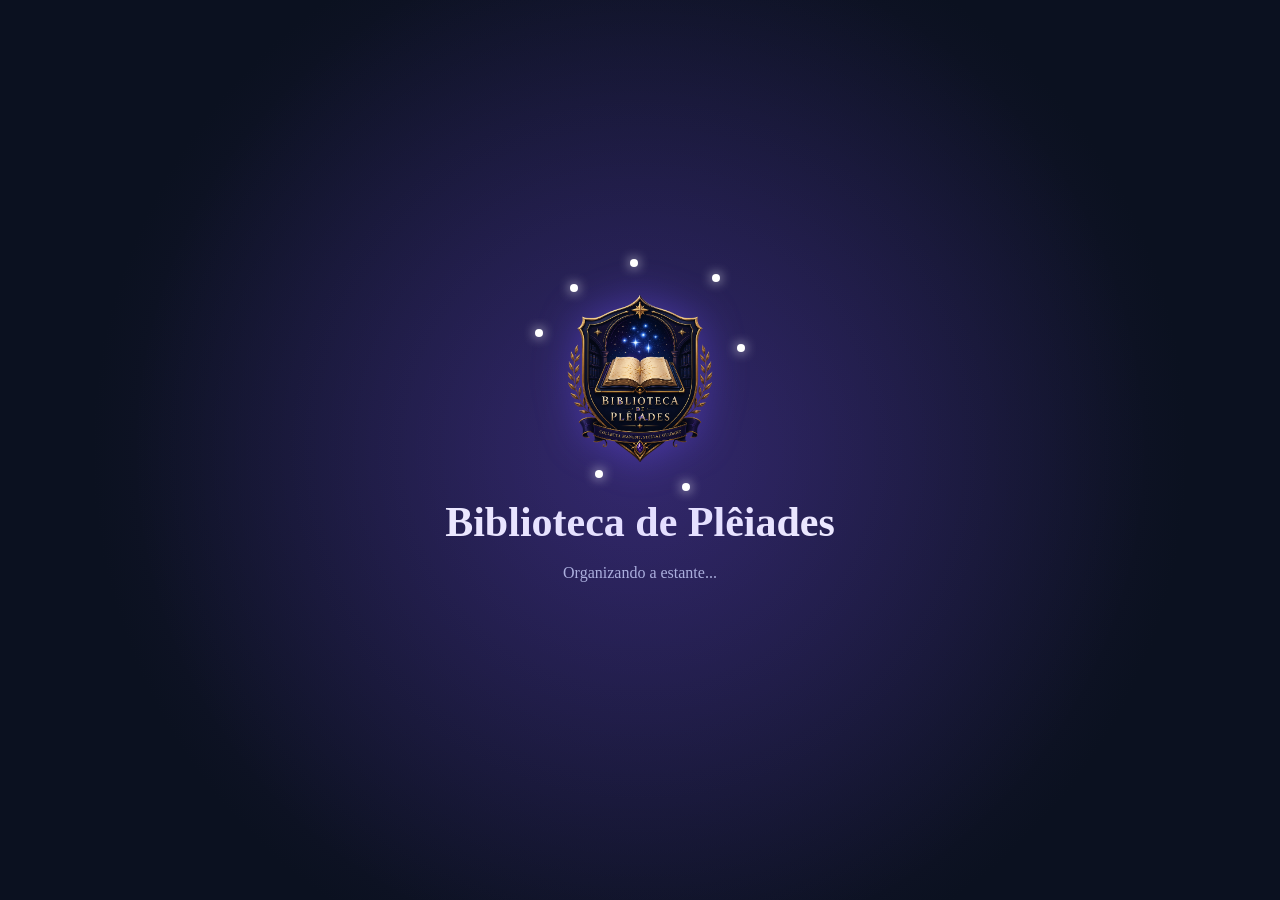
==== commit 9d9afed8: "Eu nem sei, tô maluco kkkkkkkkkkkkkkkkkkk" ====
--- a/index.html
+++ b/index.html
@@ -3,9 +3,12 @@
 <head>
     <meta charset="UTF-8">
     <meta name="viewport" content="width=device-width, initial-scale=1.0">
+    <link rel="stylesheet" href="css/style.css">
+    <link rel="stylesheet" href="css/achievements.css">
+    <link rel="stylesheet" href="css/perfil.css">
     <title>Biblioteca de Plêiades</title>
 
-    <link rel="stylesheet" href="css/style.css">
+
 </head>
 <body>
 
@@ -48,31 +51,74 @@
 
 </div>
 
+
+<div id="settings-modal" class="modal hidden">
+
+    <div class="modal-content settings-modal">
+
+        <h2>⚙ Configurações</h2>
+
+        <div class="settings-group">
+
+            <label for="profile-name-input">
+
+                Nome do Colecionador
+
+            </label>
+
+            <input
+                id="profile-name-input"
+                type="text"
+                maxlength="30"
+                placeholder="Digite seu nome">
+
+        </div>
+
+        <div class="settings-buttons">
+
+            <button id="settings-cancel">
+
+                Cancelar
+
+            </button>
+
+            <button id="settings-save">
+
+                Salvar
+
+            </button>
+
+        </div>
+
+    </div>
+
+</div>
+
 <button id="menu-toggle">
     ☰
 </button>
 
 <aside id="sidebar">
 
-<div class="sidebar-header">
-
-<div class="avatar">
-
-<img
-    src="assets/branding/crest.png"
-    alt="Brasão">
-
-</div>
-
-<div class="profile-info">
-
-    <h2 id="profile-name">
-        Miki
-    </h2>
-
-    <p id="profile-title">
-        Visitante
-    </p>
+<div class="avatar level1" id="profile-avatar">
+
+    <div class="avatar-ring"></div>
+
+    <div class="avatar-glow"></div>
+
+    <img
+        src="assets/branding/crest.png"
+        alt="Brasão">
+
+</div>
+
+<div class="profile-card">
+
+    <h2 id="profile-name"></h2>
+
+    <p id="profile-title"></p>
+
+    <span id="profile-level"></span>
 
     <div class="xp-wrapper">
 
@@ -82,9 +128,53 @@
 
         </div>
 
-        <span id="xp-text">
-            0 / 100 XP
-        </span>
+        <span id="xp-text"></span>
+
+    </div>
+
+    <div class="profile-summary">
+
+        <div class="summary-item">
+
+            <span>📚</span>
+
+            <div>
+
+                <strong id="profile-collections">0</strong>
+
+                <small>Coleções</small>
+
+            </div>
+
+        </div>
+
+        <div class="summary-item">
+
+            <span>📖</span>
+
+            <div>
+
+                <strong id="profile-volumes">0</strong>
+
+                <small>Volumes</small>
+
+            </div>
+
+        </div>
+
+        <div class="summary-item">
+
+            <span>🏆</span>
+
+            <div>
+
+                <strong id="profile-achievements">0</strong>
+
+                <small>Conquistas</small>
+
+            </div>
+
+        </div>
 
     </div>
 
@@ -110,7 +200,7 @@
 
 </button>
 
-<button>
+<button id="settings-btn">
 
 ⚙ Configurações
 
@@ -190,10 +280,48 @@
     <script src="js/background.js"></script>
     <script src="js/api.js"></script>
     <script src="js/storage.js"></script>
+    <script src="js/stats.js"></script>
     <script src="js/profile.js"></script>
+    <script src="js/achievements.js"></script>
     <script src="js/app.js"></script>
     <script src="js/sidebar.js"></script>
     <script src="js/loader.js"></script>
 
+
+
+    <div id="achievement-toast" class="achievement-toast">
+
+    <div class="achievement-border"></div>
+
+    <div class="achievement-glow"></div>
+
+    <div class="achievement-icon">
+
+        ⭐
+
+    </div>
+
+    <div class="achievement-content">
+
+        <small>
+
+            🏆 NOVA CONQUISTA
+
+        </small>
+
+        <h3></h3>
+
+        <p></p>
+
+        <span class="achievement-xp">
+
+            +50 XP
+
+        </span>
+
+    </div>
+
+</div>
+
 </body>
 </html>
--- a/css/style.css
+++ b/css/style.css
@@ -1780,4 +1780,232 @@
 
     font-size:13px;
 
+}
+
+#profile-level{
+
+    margin-top:6px;
+
+    color:#89B4FF;
+
+    font-size:14px;
+
+    font-weight:600;
+
+}
+
+
+#profile-stats{
+
+    margin-top:25px;
+
+    display:flex;
+
+    justify-content:space-between;
+
+    gap:12px;
+
+}
+
+.profile-stat{
+
+    flex:1;
+
+    padding:12px;
+
+    border-radius:14px;
+
+    background:rgba(255,255,255,.05);
+
+}
+
+.profile-stat span{
+
+    display:block;
+
+    color:#9AA5B1;
+
+    font-size:12px;
+
+}
+
+.profile-stat strong{
+
+    display:block;
+
+    margin-top:8px;
+
+    font-size:22px;
+
+}
+
+
+
+.settings-group{
+
+    margin-top:25px;
+
+}
+
+.settings-group label{
+
+    display:block;
+
+    margin-bottom:10px;
+
+    color:#B7C0D7;
+
+    font-size:14px;
+
+}
+
+.settings-group input{
+
+    width:100%;
+
+    padding:14px;
+
+    border:none;
+
+    border-radius:12px;
+
+    background:#1d2638;
+
+    color:white;
+
+    font-size:15px;
+
+}
+
+.settings-group input:focus{
+
+    outline:none;
+
+    box-shadow:
+
+        0 0 0 2px rgba(109,82,255,.4);
+
+}
+
+.settings-buttons{
+
+    display:flex;
+
+    justify-content:flex-end;
+
+    gap:12px;
+
+    margin-top:30px;
+
+}
+
+
+.profile-card{
+
+    margin-top:20px;
+
+}
+
+.profile-card h2{
+
+    font-size:28px;
+
+    margin-bottom:8px;
+
+}
+
+#profile-title{
+
+    color:#9BA8C5;
+
+}
+
+#profile-level{
+
+    display:inline-block;
+
+    margin-top:10px;
+
+    padding:6px 14px;
+
+    border-radius:999px;
+
+    background:rgba(109,82,255,.15);
+
+    color:#89B4FF;
+
+    font-size:13px;
+
+}
+
+.profile-stats{
+
+    margin-top:25px;
+
+    display:grid;
+
+    grid-template-columns:repeat(3,1fr);
+
+    gap:12px;
+
+}
+
+.profile-stats div{
+
+    padding:12px;
+
+    border-radius:12px;
+
+    background:rgba(255,255,255,.05);
+
+}
+
+.profile-stats strong{
+
+    display:block;
+
+    font-size:22px;
+
+}
+
+.profile-stats span{
+
+    color:#9BA8C5;
+
+    font-size:12px;
+
+}
+
+
+.avatar.level1{
+
+}
+
+.avatar.level5{
+
+    filter:
+        drop-shadow(0 0 20px #6D52FF);
+
+}
+
+.avatar.level10{
+
+    animation:
+        avatarFloat 3s infinite ease-in-out;
+
+}
+
+.avatar.level20{
+
+    box-shadow:
+        0 0 35px gold;
+
+}
+
+.avatar.level50{
+
+    animation:
+        avatarFloat 3s infinite,
+        avatarPulse 2s infinite;
+
 }
--- a/css/achievements.css
+++ b/css/achievements.css
@@ -0,0 +1,231 @@
+.achievement-toast{
+
+    position:fixed;
+
+    right:35px;
+
+    bottom:35px;
+
+    width:390px;
+
+    display:flex;
+
+    align-items:center;
+
+    gap:18px;
+
+    padding:20px;
+
+    overflow:hidden;
+
+    border-radius:22px;
+
+    background:
+        rgba(17,22,34,.92);
+
+    backdrop-filter:blur(22px);
+
+    border:1px solid rgba(255,255,255,.08);
+
+    box-shadow:
+        0 25px 60px rgba(0,0,0,.45);
+
+    transform:
+        translateX(500px);
+
+    opacity:0;
+
+    transition:
+        .55s cubic-bezier(.2,.8,.2,1);
+
+    z-index:999999;
+
+}
+
+.achievement-toast.show{
+
+    transform:translateX(0);
+
+    opacity:1;
+
+}
+
+.achievement-border{
+
+    position:absolute;
+
+    left:0;
+
+    top:0;
+
+    width:5px;
+
+    height:100%;
+
+    background:
+
+        linear-gradient(
+
+            #FFD86A,
+
+            #6D52FF
+
+        );
+
+}
+
+.achievement-glow{
+
+    position:absolute;
+
+    inset:-40%;
+
+    background:
+
+        radial-gradient(
+
+            rgba(109,82,255,.30),
+
+            transparent 70%
+
+        );
+
+    filter:blur(50px);
+
+    animation:
+
+        achievementGlow 4s infinite;
+
+}
+
+.achievement-icon{
+
+    position:relative;
+
+    width:82px;
+
+    height:82px;
+
+    border-radius:20px;
+
+    display:flex;
+
+    justify-content:center;
+
+    align-items:center;
+
+    font-size:40px;
+
+    flex-shrink:0;
+
+    background:
+
+        linear-gradient(
+
+            135deg,
+
+            #6D52FF,
+
+            #89B4FF
+
+        );
+
+    box-shadow:
+
+        0 0 35px rgba(109,82,255,.45);
+
+    animation:
+
+        achievementPop .7s;
+
+}
+
+.achievement-content{
+
+    position:relative;
+
+    z-index:2;
+
+}
+
+.achievement-content small{
+
+    color:#FFD86A;
+
+    letter-spacing:2px;
+
+    font-size:11px;
+
+}
+
+.achievement-content h3{
+
+    margin:8px 0;
+
+    font-size:24px;
+
+}
+
+.achievement-content p{
+
+    color:#B8C3D8;
+
+    margin-bottom:12px;
+
+}
+
+.achievement-xp{
+
+    display:inline-block;
+
+    padding:6px 14px;
+
+    border-radius:999px;
+
+    background:
+
+        rgba(109,82,255,.18);
+
+    color:#9CC2FF;
+
+    font-weight:bold;
+
+}
+
+@keyframes achievementGlow{
+
+    0%{
+
+        transform:rotate(0);
+
+    }
+
+    100%{
+
+        transform:rotate(360deg);
+
+    }
+
+}
+
+@keyframes achievementPop{
+
+    0%{
+
+        transform:scale(.5);
+
+    }
+
+    70%{
+
+        transform:scale(1.12);
+
+    }
+
+    100%{
+
+        transform:scale(1);
+
+    }
+
+}
--- a/css/perfil.css
+++ b/css/perfil.css
@@ -0,0 +1,480 @@
+.profile-summary{
+
+    margin-top:25px;
+
+    display:flex;
+
+    flex-direction:column;
+
+    gap:12px;
+
+}
+
+.summary-item{
+
+    display:flex;
+
+    align-items:center;
+
+    gap:16px;
+
+    padding:14px;
+
+    border-radius:16px;
+
+    background:rgba(255,255,255,.05);
+
+    transition:.25s;
+
+}
+
+.summary-item:hover{
+
+    transform:translateX(6px);
+
+    background:rgba(109,82,255,.12);
+
+}
+
+.summary-item span{
+
+    font-size:24px;
+
+}
+
+.summary-item strong{
+
+    display:block;
+
+    font-size:20px;
+
+}
+
+.summary-item small{
+
+    color:#9BA8C5;
+
+}
+
+
+.avatar{
+
+    position:relative;
+
+    width:130px;
+
+    height:130px;
+
+    margin:auto;
+
+    margin-bottom:28px;
+
+    border-radius:50%;
+
+    transition:.6s;
+
+}
+
+.avatar img{
+
+    width:100%;
+
+    height:100%;
+
+    object-fit:contain;
+
+    position:relative;
+
+    z-index:2;
+
+}
+
+
+.avatar::before{
+
+    content:"";
+
+    position:absolute;
+
+    inset:-18px;
+
+    border-radius:50%;
+
+    opacity:0;
+
+    transition:.5s;
+
+    z-index:0;
+
+}
+
+
+.avatar::after{
+
+    content:"";
+
+    position:absolute;
+
+    inset:-8px;
+
+    border-radius:50%;
+
+    border:2px solid transparent;
+
+    opacity:0;
+
+    transition:.5s;
+
+}
+
+.avatar.level1{
+
+}
+
+
+
+.avatar.level5::before{
+
+    opacity:1;
+
+    background:
+
+        radial-gradient(
+
+            rgba(109,82,255,.45),
+
+            transparent 70%
+
+        );
+
+    filter:blur(22px);
+
+}
+
+
+
+.avatar.level10{
+
+    animation:
+
+        avatarFloat 3s ease-in-out infinite;
+
+}
+
+.avatar.level10::before{
+
+    opacity:1;
+
+    background:
+
+        radial-gradient(
+
+            rgba(109,82,255,.6),
+
+            transparent 70%
+
+        );
+
+    filter:blur(28px);
+
+}
+
+
+
+
+.avatar.level20{
+
+    animation:
+
+        avatarFloat 3s ease-in-out infinite;
+
+}
+
+.avatar.level20::before{
+
+    opacity:1;
+
+    background:
+
+        radial-gradient(
+
+            rgba(255,215,90,.55),
+
+            transparent 70%
+
+        );
+
+    filter:blur(35px);
+
+}
+
+.avatar.level20::after{
+
+    opacity:1;
+
+    border-color:#FFD86A;
+
+}
+
+
+.avatar.level50{
+
+    animation:
+
+        avatarFloat 3s ease-in-out infinite,
+
+        avatarPulse 2s infinite;
+
+}
+
+.avatar.level50::before{
+
+    opacity:1;
+
+    background:
+
+        radial-gradient(
+
+            rgba(255,216,106,.8),
+
+            transparent 70%
+
+        );
+
+    filter:blur(45px);
+
+}
+
+.avatar.level50::after{
+
+    opacity:1;
+
+    border-color:#FFD86A;
+
+    animation:
+
+        haloSpin 10s linear infinite;
+
+}
+
+
+@keyframes avatarFloat{
+
+    0%,100%{
+
+        transform:translateY(0);
+
+    }
+
+    50%{
+
+        transform:translateY(-6px);
+
+    }
+
+}
+
+@keyframes avatarPulse{
+
+    0%{
+
+        filter:brightness(1);
+
+    }
+
+    50%{
+
+        filter:brightness(1.25);
+
+    }
+
+    100%{
+
+        filter:brightness(1);
+
+    }
+
+}
+
+@keyframes haloSpin{
+
+    from{
+
+        transform:rotate(0deg);
+
+    }
+
+    to{
+
+        transform:rotate(360deg);
+
+    }
+
+}
+
+
+.avatar-glow{
+
+    position:absolute;
+
+    inset:-25px;
+
+    border-radius:50%;
+
+    background:
+
+        radial-gradient(
+
+            rgba(109,82,255,.35),
+
+            transparent 70%
+
+        );
+
+    filter:blur(30px);
+
+    opacity:0;
+
+    transition:.6s;
+
+}
+
+
+.avatar-ring{
+
+    position:absolute;
+
+    inset:-12px;
+
+    border-radius:50%;
+
+    border:2px solid rgba(255,255,255,.08);
+
+    transition:.6s;
+
+}
+
+.avatar.level5 .avatar-glow{
+
+    opacity:1;
+
+}
+
+.avatar.level10{
+
+    animation:
+        avatarFloat 4s ease-in-out infinite;
+
+}
+
+.avatar.level10 .avatar-glow{
+
+    opacity:1;
+
+}
+
+.avatar.level10 .avatar-ring{
+
+    border-color:#6D52FF;
+
+}
+
+
+.avatar.level20 .avatar-ring{
+
+    border-color:#FFD86A;
+
+    animation:
+        ringPulse 2s infinite;
+
+}
+
+.avatar.level20 .avatar-glow{
+
+    opacity:1;
+
+    background:
+
+        radial-gradient(
+
+            rgba(255,216,106,.45),
+
+            transparent 70%
+
+        );
+
+}
+
+
+.avatar.level50 .avatar-ring{
+
+    border-color:#FFD86A;
+
+    animation:
+
+        ringRotate 12s linear infinite,
+
+        ringPulse 2s infinite;
+
+}
+
+.avatar.level50 .avatar-glow{
+
+    opacity:1;
+
+    background:
+
+        radial-gradient(
+
+            rgba(255,216,106,.65),
+
+            transparent 70%
+
+        );
+
+}
+
+
+@keyframes ringPulse{
+
+    0%{
+
+        transform:scale(1);
+
+        opacity:.6;
+
+    }
+
+    50%{
+
+        transform:scale(1.06);
+
+        opacity:1;
+
+    }
+
+    100%{
+
+        transform:scale(1);
+
+        opacity:.6;
+
+    }
+
+}
+
+@keyframes ringRotate{
+
+    from{
+
+        transform:rotate(0deg);
+
+    }
+
+    to{
+
+        transform:rotate(360deg);
+
+    }
+
+}
